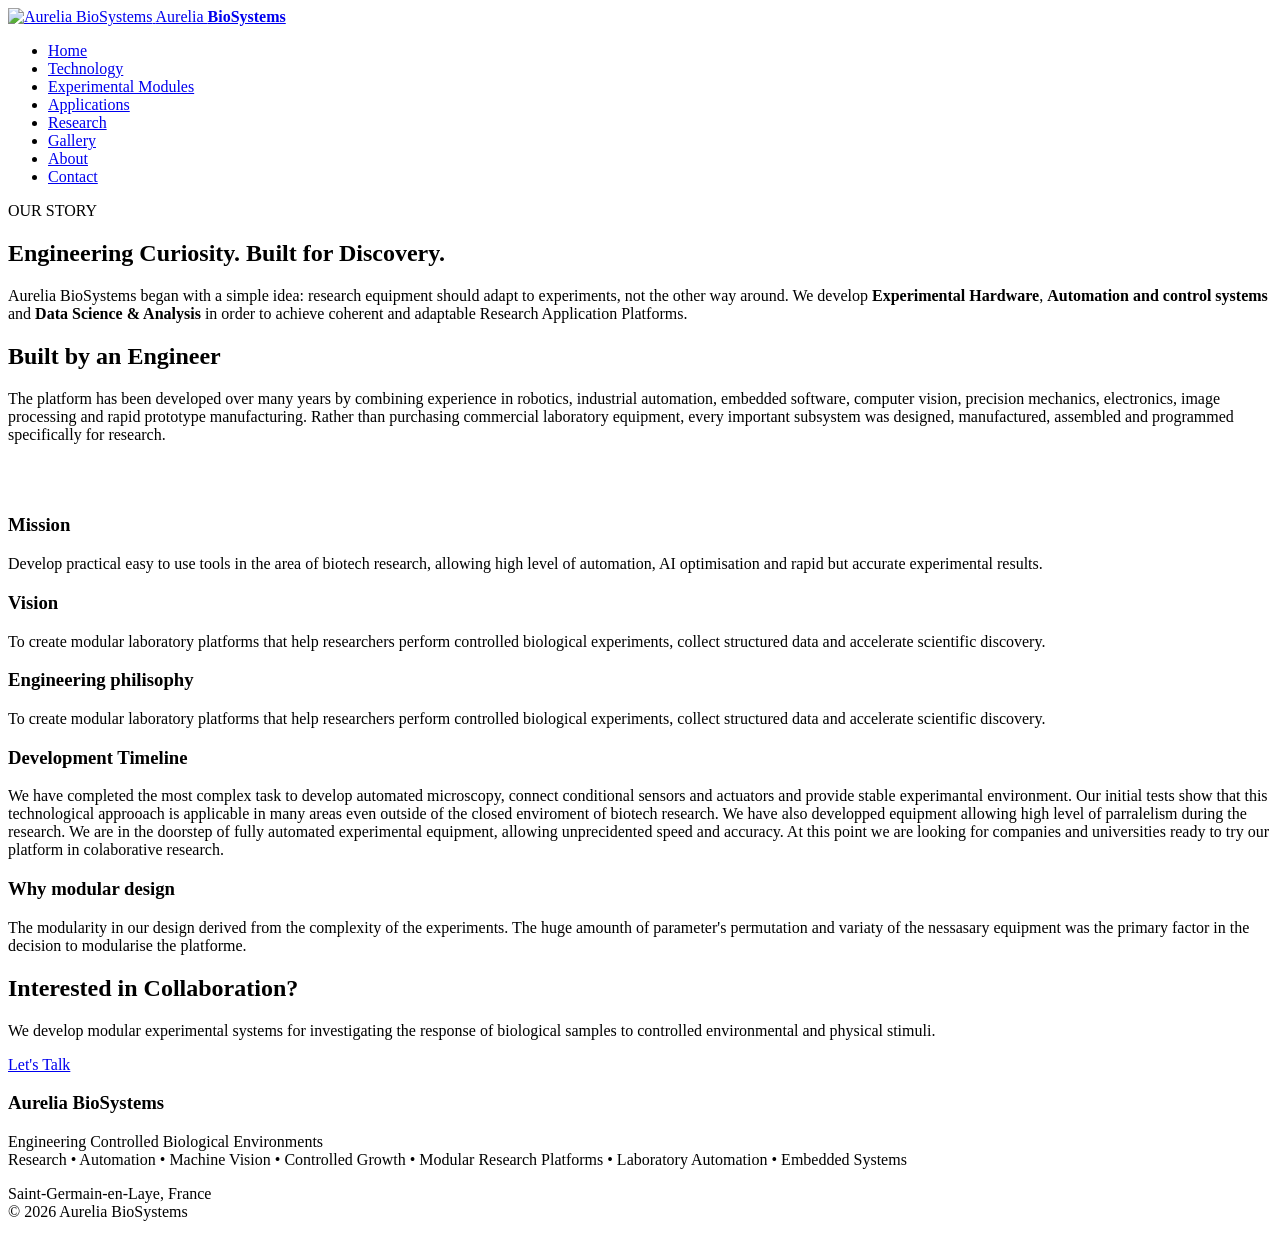
==== about.html @ 5b83b8d6 "Add files via upload" ====
<!DOCTYPE html>
<html lang="en">

<head>

<meta charset="UTF-8">

<meta name="viewport"
content="width=device-width, initial-scale=1">

<title>

About Aurelia BioSystems

</title>

<link rel="stylesheet"
href="css/style.css">

</head>

<body>

<header>

<header>

<div class="container">

<a href="index.html" class="logo">

<img src="images/logo.svg" alt="Aurelia BioSystems">

<span>

Aurelia
<strong>BioSystems</strong>

</span>

</a>

<nav>

<ul>

<li><a href="index.html">Home</a></li>
<li><a href="technology.html">Technology</a></li>
<li><a href="products.html">Experimental Modules</a></li>
<li><a href="applications.html">Applications</a></li>
<li><a href="research.html" >Research</a></li>
<li><a href="gallery.html">Gallery</a></li>
<li><a href="about.html" class="active">About</a></li>
<li><a href="contact.html">Contact</a></li>

</ul>

</nav>

</div>

</header>

</header>

<section class="page-hero">

<div class="container">

<div class="hero-small">

OUR STORY

</div>

<h1>

Engineering Curiosity.

Built for Discovery.

</h1>

<p>

Aurelia BioSystems began with a simple idea:

research equipment should adapt to experiments,
not the other way around. 
We develop
<strong>Experimental Hardware</strong>,
<strong>Automation and control systems</strong> and
<strong>Data Science & Analysis</strong>
 in order to achieve coherent and adaptable Research Application Platforms.

</p>

</div>

</section>

<section class="content-section">

<div class="container">

<h2>

Built by an Engineer

</h2>

<p>

The platform has been developed over many years by combining
experience in robotics,
industrial automation,
embedded software,
computer vision,
precision mechanics,
electronics,
image processing
and rapid prototype manufacturing.

Rather than purchasing commercial laboratory equipment,
every important subsystem was designed,
manufactured,
assembled
and programmed specifically for research.

</p>

<br><br>

<div class="content-grid">

    <div class="content-card">
        <h3>
        Mission
        </h3>
        <p>Develop practical easy to use tools in the area of 
         biotech research, allowing high level of automation, 
         AI optimisation and rapid but accurate experimental results. 
        </p>


    </div>

    <div class="content-card">
    <h3>
    Vision
    </h3>
    <p>
    To create modular laboratory platforms that help researchers
    perform controlled biological experiments,
    collect structured data
    and accelerate scientific discovery.
    </p>
    </div>

    <div class="content-card">
    <h3>
    Engineering philisophy
    </h3>
    <p>
    To create modular laboratory platforms that help researchers
    perform controlled biological experiments,
    collect structured data
    and accelerate scientific discovery.
    </p>
    </div>

    <div class="content-card">
    <h3>
    Development Timeline
    </h3>
    <p>
    We have completed the most complex task to develop automated 
    microscopy, connect conditional sensors and actuators and provide stable 
    experimantal environment. Our initial tests show that this technological approoach 
    is applicable in many areas even outside of the closed enviroment of biotech research.
    We have also developped equipment allowing high level of parralelism during the research. 
    We are in the doorstep of fully automated experimental equipment, allowing unprecidented speed and accuracy.
    At this point we are looking for companies and universities ready to try our platform in colaborative research.
    </p>
    </div>

    <div class="content-card">
    <h3>
    Why modular design
    </h3>
    <p>
    The modularity in our design derived from the complexity of the experiments. The huge 
    amounth of parameter's permutation and variaty of the nessasary equipment was the primary factor in the decision to modularise the platforme. 
    </p>
    </div>

</div>

</div>

</section>

<section class="cta">

<div class="container">

<h2>

Interested in Collaboration?

</h2>
<p>
   We develop modular experimental systems for investigating the response
    of biological samples to controlled environmental and physical stimuli. 
</p>

<a href="contact.html"
class="button">

Let's Talk

</a>

</div>

</section>

<footer>

<div class="container footer">

<div>

<h3>Aurelia BioSystems</h3>

<p>
Engineering Controlled Biological Environments<br>
Research • Automation • Machine Vision • Controlled Growth • Modular Research Platforms • Laboratory Automation • Embedded Systems
</p>

</div>

<div>

<p>
Saint-Germain-en-Laye, France<br>
© 2026 Aurelia BioSystems
</p>

</div>

</div>

</footer>

<script src="js/main.js"></script>

</body>

</html>
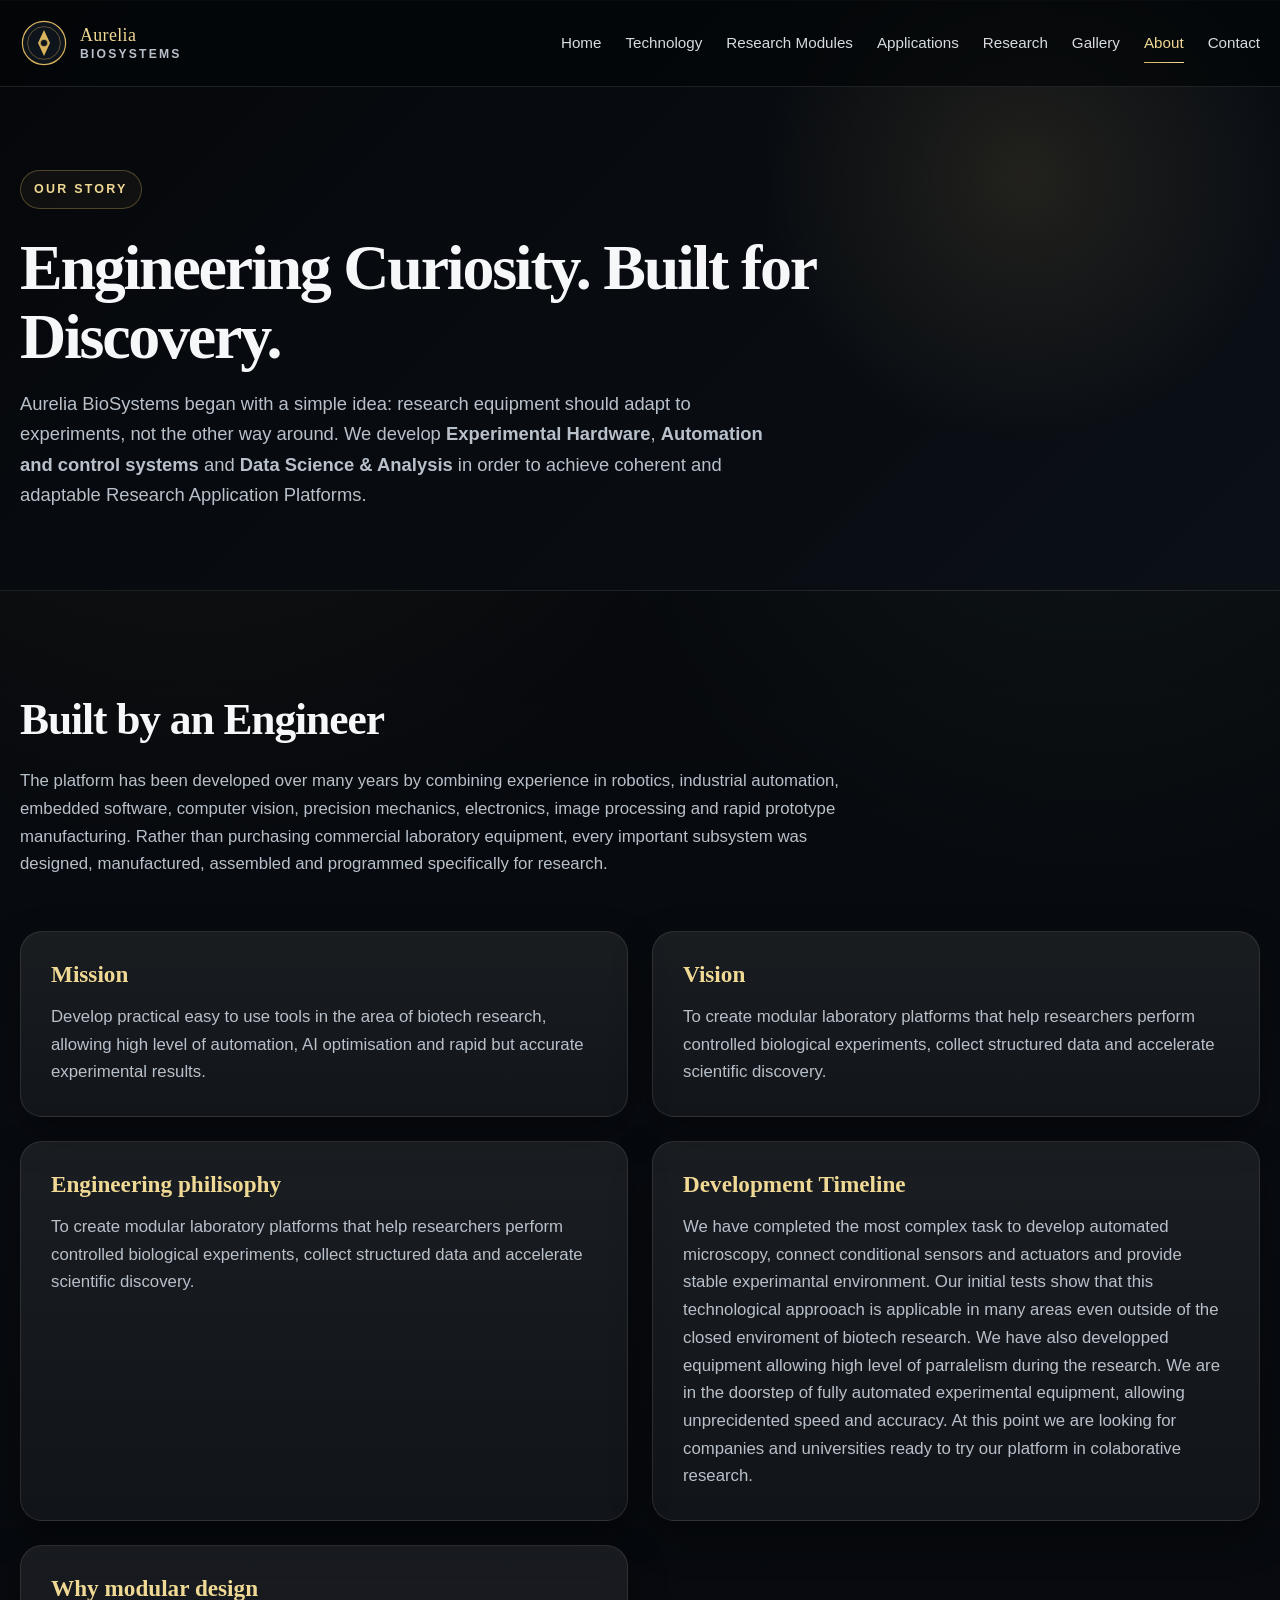
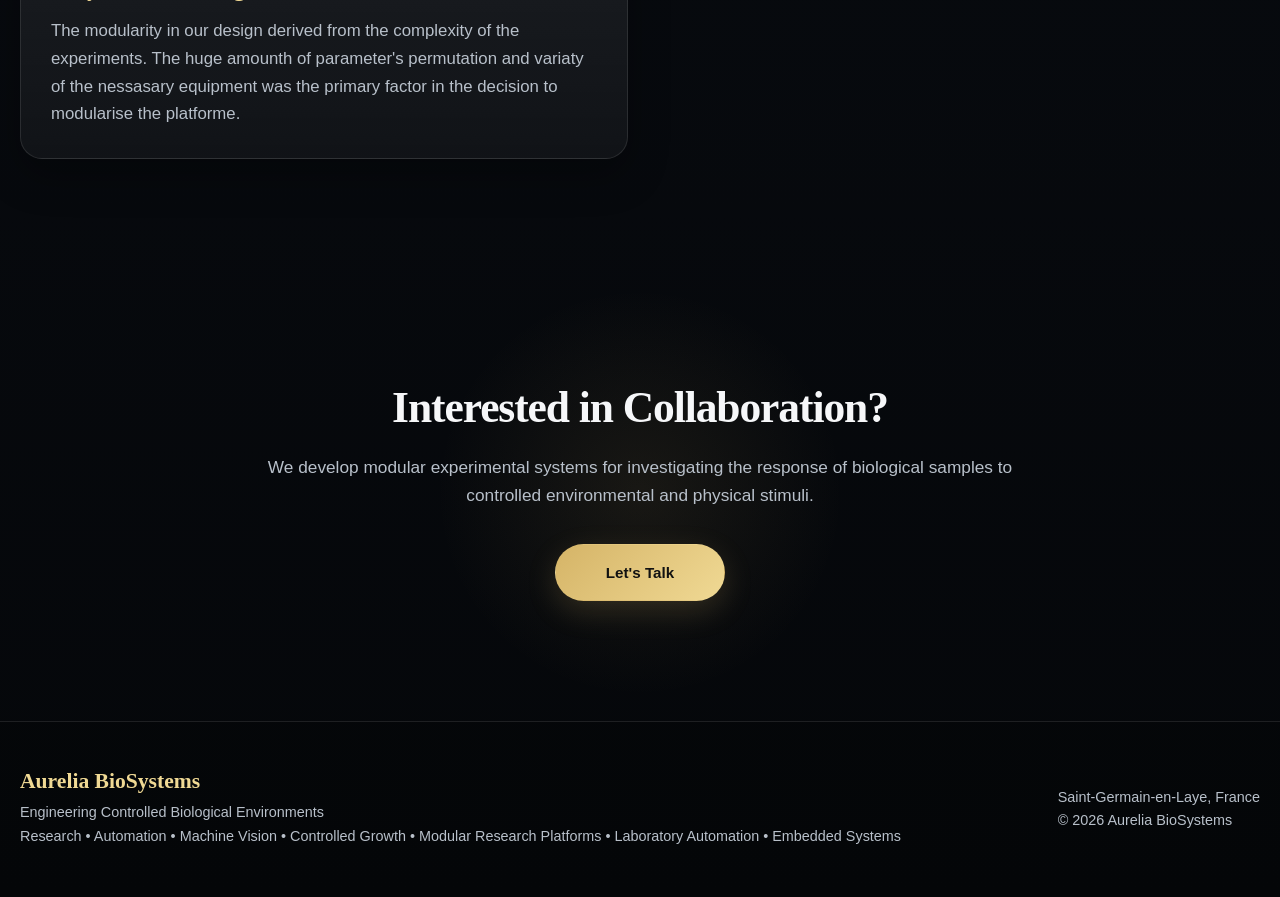
==== commit 5dcbaa75: "Add files via upload" ====
--- a/about.html
+++ b/about.html
@@ -46,7 +46,7 @@
 
 <li><a href="index.html">Home</a></li>
 <li><a href="technology.html">Technology</a></li>
-<li><a href="products.html">Experimental Modules</a></li>
+<li><a href="products.html">Research Modules</a></li>
 <li><a href="applications.html">Applications</a></li>
 <li><a href="research.html" >Research</a></li>
 <li><a href="gallery.html">Gallery</a></li>
--- a/css/style.css
+++ b/css/style.css
@@ -0,0 +1,1286 @@
+/* ==========================================================
+   Aurelia BioSystems
+   Main stylesheet
+   Dark scientific / luxury visual system
+   ========================================================== */
+
+:root {
+    --bg: #05070a;
+    --bg-soft: #0a0e14;
+    --bg-panel: rgba(255, 255, 255, 0.045);
+    --bg-panel-strong: rgba(255, 255, 255, 0.075);
+
+    --text: #f6f7f9;
+    --text-soft: #b8c0ca;
+    --text-dim: #87909c;
+
+    --gold: #d5b467;
+    --gold-light: #f0d994;
+    --teal: #8ccfc3;
+
+    --line: rgba(255, 255, 255, 0.10);
+    --line-gold: rgba(213, 180, 103, 0.32);
+
+    --shadow: 0 24px 70px rgba(0, 0, 0, 0.42);
+    --shadow-soft: 0 16px 40px rgba(0, 0, 0, 0.30);
+
+    --radius: 22px;
+    --radius-small: 14px;
+
+    --max-width: 1240px;
+}
+
+
+/* ==========================================================
+   Reset
+   ========================================================== */
+
+* {
+    margin: 0;
+    padding: 0;
+    box-sizing: border-box;
+}
+
+html {
+    scroll-behavior: smooth;
+}
+
+body {
+    min-height: 100vh;
+
+    font-family: "Inter", Arial, sans-serif;
+    line-height: 1.65;
+
+    color: var(--text);
+
+    background:
+        radial-gradient(
+            circle at 15% 10%,
+            rgba(213, 180, 103, 0.08),
+            transparent 24%
+        ),
+        radial-gradient(
+            circle at 85% 15%,
+            rgba(140, 207, 195, 0.07),
+            transparent 22%
+        ),
+        linear-gradient(
+            180deg,
+            #040608 0%,
+            #080b10 45%,
+            #05070a 100%
+        );
+
+    overflow-x: hidden;
+}
+
+
+/* ==========================================================
+   General
+   ========================================================== */
+
+img {
+    max-width: 100%;
+    display: block;
+}
+
+a {
+    color: inherit;
+}
+
+.container {
+    width: min(calc(100% - 36px), var(--max-width));
+    margin: 0 auto;
+}
+
+section {
+    position: relative;
+}
+
+h1,
+h2,
+h3 {
+    font-family: "Playfair Display", Georgia, serif;
+    line-height: 1.08;
+}
+
+h1 {
+    letter-spacing: -0.035em;
+}
+
+h2 {
+    font-size: clamp(2.1rem, 3.4vw, 3.5rem);
+    letter-spacing: -0.025em;
+}
+
+h3 {
+    font-size: 1.45rem;
+}
+
+p {
+    color: var(--text-soft);
+}
+
+
+/* ==========================================================
+   Header
+   ========================================================== */
+
+header {
+    position: fixed;
+    top: 0;
+    left: 0;
+
+    width: 100%;
+    z-index: 1000;
+
+    border-bottom: 1px solid var(--line);
+
+    background: rgba(4, 6, 8, 0.72);
+
+    backdrop-filter: blur(18px);
+    -webkit-backdrop-filter: blur(18px);
+
+    transition:
+        background 0.3s ease,
+        box-shadow 0.3s ease;
+}
+
+header .container {
+    min-height: 86px;
+
+    display: flex;
+    align-items: center;
+    justify-content: space-between;
+
+    gap: 30px;
+}
+
+
+/* ==========================================================
+   Logo
+   ========================================================== */
+
+.logo {
+    display: flex;
+    align-items: center;
+
+    gap: 12px;
+
+    text-decoration: none;
+
+    min-width: 0;
+}
+
+.logo img {
+    width: 48px;
+    height: 48px;
+
+    object-fit: contain;
+}
+
+.logo span {
+    display: flex;
+    flex-direction: column;
+
+    font-family: "Playfair Display", Georgia, serif;
+
+    font-size: 1.12rem;
+
+    line-height: 1.05;
+
+    color: var(--gold-light);
+
+    letter-spacing: 0.02em;
+}
+
+.logo strong {
+    margin-top: 3px;
+
+    font-family: "Inter", Arial, sans-serif;
+
+    font-size: 0.76rem;
+
+    text-transform: uppercase;
+
+    letter-spacing: 0.18em;
+
+    color: var(--text-soft);
+}
+
+
+/* ==========================================================
+   Navigation
+   ========================================================== */
+
+nav ul {
+    list-style: none;
+
+    display: flex;
+    align-items: center;
+
+    gap: 24px;
+}
+
+nav a {
+    position: relative;
+
+    display: inline-block;
+
+    padding: 8px 0;
+
+    color: #d7dbe1;
+
+    font-size: 0.95rem;
+    font-weight: 500;
+
+    text-decoration: none;
+
+    transition: color 0.25s ease;
+}
+
+nav a::after {
+    content: "";
+
+    position: absolute;
+
+    left: 0;
+    bottom: 1px;
+
+    width: 0;
+    height: 1px;
+
+    background: linear-gradient(
+        90deg,
+        var(--gold),
+        var(--gold-light)
+    );
+
+    transition: width 0.25s ease;
+}
+
+nav a:hover,
+nav a.active {
+    color: var(--gold-light);
+}
+
+nav a:hover::after,
+nav a.active::after {
+    width: 100%;
+}
+
+
+/* ==========================================================
+   Hero
+   ========================================================== */
+
+.hero {
+    position: relative;
+
+    min-height: 100vh;
+
+    display: flex;
+    align-items: center;
+
+    padding: 150px 0 90px;
+
+    overflow: hidden;
+}
+
+.hero-background {
+    position: absolute;
+    inset: 0;
+
+    background:
+        radial-gradient(
+            circle at 78% 30%,
+            rgba(213,180,103,0.18),
+            transparent 22%
+        ),
+        radial-gradient(
+            circle at 15% 20%,
+            rgba(140,207,195,0.10),
+            transparent 20%
+        ),
+        linear-gradient(
+            rgba(5,7,10,0.35),
+            rgba(5,7,10,0.65)
+        ),
+        url("../images/hero/hero.png");
+
+    background-size: cover;
+    background-position: center center;
+    background-repeat: no-repeat;
+
+    transform: scale(1.04);
+}
+
+.hero-background::before,
+.hero-background::after {
+    content: "";
+
+    position: absolute;
+
+    border-radius: 50%;
+
+    filter: blur(10px);
+
+    opacity: 0.35;
+}
+
+.hero-background::before {
+    width: 340px;
+    height: 340px;
+
+    top: 15%;
+    right: 8%;
+
+    border: 1px solid rgba(213, 180, 103, 0.22);
+
+    box-shadow:
+        0 0 80px rgba(213, 180, 103, 0.14),
+        inset 0 0 80px rgba(213, 180, 103, 0.06);
+}
+
+.hero-background::after {
+    width: 220px;
+    height: 220px;
+
+    left: 8%;
+    bottom: 12%;
+
+    border: 1px solid rgba(140, 207, 195, 0.15);
+
+    box-shadow:
+        0 0 80px rgba(140, 207, 195, 0.08);
+}
+
+.hero-overlay {
+    position: absolute;
+    inset: 0;
+
+    background:
+        linear-gradient(
+            90deg,
+            rgba(4, 6, 8, 0.95) 0%,
+            rgba(4, 6, 8, 0.72) 48%,
+            rgba(4, 6, 8, 0.24) 100%
+        ),
+        linear-gradient(
+            180deg,
+            transparent 60%,
+            rgba(4, 6, 8, 0.85) 100%
+        );
+}
+
+.hero-content {
+    position: relative;
+    z-index: 2;
+
+    max-width: 900px;
+}
+
+.hero-small {
+    display: inline-flex;
+
+    padding: 8px 13px;
+
+    margin-bottom: 24px;
+
+    border: 1px solid var(--line-gold);
+
+    border-radius: 999px;
+
+    color: var(--gold-light);
+
+    font-size: 0.78rem;
+    font-weight: 600;
+
+    letter-spacing: 0.18em;
+
+    background: rgba(213, 180, 103, 0.055);
+
+    backdrop-filter: blur(10px);
+}
+
+.hero h1 {
+    max-width: 970px;
+
+    font-size: clamp(3.2rem, 6.3vw, 6.2rem);
+
+    margin-bottom: 28px;
+}
+
+.hero p {
+    max-width: 760px;
+
+    font-size: clamp(1.05rem, 1.5vw, 1.32rem);
+
+    line-height: 1.7;
+
+    margin-bottom: 36px;
+}
+
+.hero-buttons {
+    display: flex;
+    flex-wrap: wrap;
+
+    gap: 14px;
+}
+
+
+/* ==========================================================
+   Buttons
+   ========================================================== */
+
+.button,
+.button-outline {
+    display: inline-flex;
+    align-items: center;
+    justify-content: center;
+
+    min-width: 170px;
+
+    padding: 15px 28px;
+
+    border-radius: 999px;
+
+    font-weight: 600;
+    font-size: 0.95rem;
+
+    text-decoration: none;
+
+    transition:
+        transform 0.25s ease,
+        box-shadow 0.25s ease,
+        background 0.25s ease,
+        border-color 0.25s ease;
+}
+
+.button {
+    color: #111;
+
+    background:
+        linear-gradient(
+            135deg,
+            var(--gold),
+            var(--gold-light)
+        );
+
+    border: 1px solid transparent;
+
+    box-shadow:
+        0 10px 30px rgba(213, 180, 103, 0.18);
+}
+
+.button:hover {
+    transform: translateY(-2px);
+
+    box-shadow:
+        0 14px 38px rgba(213, 180, 103, 0.25);
+}
+
+.button-outline {
+    color: var(--text);
+
+    background: rgba(255, 255, 255, 0.035);
+
+    border: 1px solid rgba(255, 255, 255, 0.18);
+}
+
+.button-outline:hover {
+    transform: translateY(-2px);
+
+    border-color: var(--line-gold);
+
+    background: rgba(213, 180, 103, 0.055);
+}
+
+
+/* ==========================================================
+   Standard section
+   ========================================================== */
+
+.section {
+    padding: 120px 0;
+}
+
+.section h2 {
+    max-width: 760px;
+
+    margin-bottom: 48px;
+}
+
+
+/* ==========================================================
+   Cards
+   ========================================================== */
+
+.cards {
+    display: grid;
+
+    grid-template-columns: repeat(4, minmax(0, 1fr));
+
+    gap: 20px;
+}
+
+.card {
+    position: relative;
+
+    min-height: 290px;
+
+    padding: 30px;
+
+    overflow: hidden;
+
+    background:
+        linear-gradient(
+            180deg,
+            var(--bg-panel-strong),
+            var(--bg-panel)
+        );
+
+    border: 1px solid var(--line);
+
+    border-radius: var(--radius);
+
+    box-shadow: var(--shadow-soft);
+
+    transition:
+        transform 0.3s ease,
+        border-color 0.3s ease,
+        background 0.3s ease;
+}
+
+.card::before {
+    content: "";
+
+    position: absolute;
+
+    width: 140px;
+    height: 140px;
+
+    right: -65px;
+    top: -65px;
+
+    border-radius: 50%;
+
+    background:
+        radial-gradient(
+            circle,
+            rgba(213, 180, 103, 0.12),
+            transparent 70%
+        );
+}
+
+.card:hover {
+    transform: translateY(-8px);
+
+    border-color: var(--line-gold);
+
+    background:
+        linear-gradient(
+            180deg,
+            rgba(255, 255, 255, 0.075),
+            rgba(255, 255, 255, 0.045)
+        );
+}
+
+.icon {
+    width: 52px;
+    height: 52px;
+
+    margin-bottom: 28px;
+
+    display: grid;
+    place-items: center;
+
+    border-radius: 15px;
+
+    font-size: 1.55rem;
+
+    background: rgba(213, 180, 103, 0.08);
+
+    border: 1px solid rgba(213, 180, 103, 0.16);
+}
+
+.card h3 {
+    margin-bottom: 18px;
+
+    color: var(--gold-light);
+}
+
+.card p {
+    font-size: 0.98rem;
+}
+
+
+/* ==========================================================
+   Workflow
+   ========================================================== */
+
+.workflow {
+    padding: 120px 0;
+
+    background:
+        linear-gradient(
+            180deg,
+            rgba(255, 255, 255, 0.018),
+            rgba(255, 255, 255, 0.03)
+        );
+
+    border-top: 1px solid var(--line);
+    border-bottom: 1px solid var(--line);
+}
+
+.workflow h2 {
+    margin-bottom: 46px;
+}
+
+.timeline {
+    position: relative;
+
+    display: grid;
+
+    grid-template-columns: repeat(6, 1fr);
+
+    gap: 14px;
+}
+
+.timeline::before {
+    content: "";
+
+    position: absolute;
+
+    left: 3%;
+    right: 3%;
+    top: 50%;
+
+    height: 1px;
+
+    background:
+        linear-gradient(
+            90deg,
+            transparent,
+            rgba(213, 180, 103, 0.45),
+            rgba(140, 207, 195, 0.36),
+            transparent
+        );
+}
+
+.timeline > div {
+    position: relative;
+    z-index: 1;
+
+    min-height: 140px;
+
+    display: flex;
+    align-items: center;
+    justify-content: center;
+
+    text-align: center;
+
+    padding: 20px;
+
+    border-radius: var(--radius-small);
+
+    border: 1px solid var(--line);
+
+    color: var(--text-soft);
+
+    background:
+        linear-gradient(
+            180deg,
+            rgba(255, 255, 255, 0.065),
+            rgba(255, 255, 255, 0.035)
+        );
+
+    backdrop-filter: blur(12px);
+
+    transition:
+        transform 0.25s ease,
+        border-color 0.25s ease;
+}
+
+.timeline > div:hover {
+    transform: translateY(-5px);
+
+    border-color: var(--line-gold);
+}
+
+
+/* ==========================================================
+   Highlight section
+   ========================================================== */
+
+.highlight {
+    padding: 125px 0;
+}
+
+.split {
+    display: grid;
+
+    grid-template-columns: 1.25fr 0.75fr;
+
+    gap: 70px;
+
+    align-items: center;
+}
+
+.split h2 {
+    margin-bottom: 30px;
+}
+
+.split > div:first-child > p {
+    max-width: 720px;
+
+    font-size: 1.08rem;
+
+    white-space: pre-line;
+
+    margin-bottom: 36px;
+}
+
+.feature-panel {
+    position: relative;
+
+    padding: 36px;
+
+    border-radius: var(--radius);
+
+    background:
+        linear-gradient(
+            180deg,
+            rgba(255, 255, 255, 0.075),
+            rgba(255, 255, 255, 0.035)
+        );
+
+    border: 1px solid var(--line-gold);
+
+    box-shadow: var(--shadow);
+}
+
+.feature-panel::before {
+    content: "";
+
+    position: absolute;
+
+    inset: 0;
+
+    border-radius: inherit;
+
+    background:
+        radial-gradient(
+            circle at top right,
+            rgba(213, 180, 103, 0.12),
+            transparent 35%
+        );
+
+    pointer-events: none;
+}
+
+.feature-panel h3 {
+    position: relative;
+
+    margin-bottom: 24px;
+
+    color: var(--gold-light);
+}
+
+.feature-panel ul {
+    position: relative;
+
+    list-style: none;
+}
+
+.feature-panel li {
+    padding: 11px 0;
+
+    border-bottom: 1px solid rgba(255, 255, 255, 0.075);
+
+    color: var(--text-soft);
+}
+
+.feature-panel li:last-child {
+    border-bottom: 0;
+}
+
+
+/* ==========================================================
+   CTA
+   ========================================================== */
+
+.cta {
+    padding: 120px 0;
+
+    text-align: center;
+
+    background:
+        radial-gradient(
+            circle at center,
+            rgba(213, 180, 103, 0.09),
+            transparent 30%
+        );
+}
+
+.cta .container {
+    max-width: 900px;
+}
+
+.cta h2 {
+    margin-bottom: 22px;
+}
+
+.cta p {
+    max-width: 760px;
+
+    margin: 0 auto 34px;
+
+    font-size: 1.08rem;
+}
+
+
+/* ==========================================================
+   Footer
+   ========================================================== */
+
+footer {
+    padding: 48px 0;
+
+    border-top: 1px solid var(--line);
+
+    background: rgba(4, 6, 8, 0.55);
+}
+
+.footer {
+    display: flex;
+    justify-content: space-between;
+    align-items: center;
+
+    gap: 30px;
+}
+
+.footer h3 {
+    margin-bottom: 8px;
+
+    color: var(--gold-light);
+
+    font-size: 1.35rem;
+}
+
+.footer p {
+    font-size: 0.9rem;
+}
+
+
+/* ==========================================================
+   Generic content pages
+   These styles will be reused by technology, products,
+   applications, about and contact.
+   ========================================================== */
+
+.page-hero {
+    min-height: 58vh;
+
+    display: flex;
+    align-items: end;
+
+    padding: 170px 0 80px;
+
+    background:
+        radial-gradient(
+            circle at 80% 30%,
+            rgba(213, 180, 103, 0.12),
+            transparent 24%
+        ),
+        linear-gradient(
+            135deg,
+            #05070a,
+            #0b1017
+        );
+
+    border-bottom: 1px solid var(--line);
+}
+
+.page-hero h1 {
+    max-width: 900px;
+
+    font-size: clamp(2.8rem, 5vw, 5rem);
+
+    margin-bottom: 18px;
+}
+
+.page-hero p {
+    max-width: 780px;
+
+    font-size: 1.15rem;
+}
+
+.content-section {
+    padding: 105px 0;
+}
+
+.content-section + .content-section {
+    padding-top: 20px;
+}
+
+.content-section h2 {
+    margin-bottom: 24px;
+}
+
+.content-section p {
+    max-width: 860px;
+
+    font-size: 1.05rem;
+}
+
+.content-grid {
+    display: grid;
+
+    grid-template-columns: repeat(2, minmax(0, 1fr));
+
+    gap: 24px;
+}
+
+.content-card {
+    padding: 30px;
+
+    border-radius: var(--radius);
+
+    border: 1px solid var(--line);
+
+    background:
+        linear-gradient(
+            180deg,
+            var(--bg-panel-strong),
+            var(--bg-panel)
+        );
+
+    box-shadow: var(--shadow-soft);
+}
+
+.content-card h3 {
+    margin-bottom: 16px;
+
+    color: var(--gold-light);
+}
+
+
+/* ==========================================================
+   Gallery
+   ========================================================== */
+
+.gallery-grid {
+    display: grid;
+
+    grid-template-columns: repeat(3, minmax(0, 1fr));
+
+    gap: 20px;
+}
+
+.gallery-item {
+    position: relative;
+
+    overflow: hidden;
+
+    border-radius: var(--radius);
+
+    border: 1px solid var(--line);
+
+    background: var(--bg-panel);
+
+    box-shadow: var(--shadow-soft);
+}
+
+.gallery-item img {
+    width: 100%;
+    aspect-ratio: 4 / 3;
+
+    object-fit: cover;
+
+    transition: transform 0.45s ease;
+}
+
+.gallery-item:hover img {
+    transform: scale(1.035);
+}
+
+.gallery-caption {
+    padding: 22px;
+}
+
+.gallery-caption h3 {
+    margin-bottom: 8px;
+
+    color: var(--gold-light);
+}
+
+
+/* ==========================================================
+   Contact
+   ========================================================== */
+
+.contact-grid {
+    display: grid;
+
+    grid-template-columns: 0.8fr 1.2fr;
+
+    gap: 70px;
+}
+
+.contact-form {
+    padding: 34px;
+
+    border: 1px solid var(--line);
+
+    border-radius: var(--radius);
+
+    background:
+        linear-gradient(
+            180deg,
+            var(--bg-panel-strong),
+            var(--bg-panel)
+        );
+
+    box-shadow: var(--shadow);
+}
+
+.contact-form form {
+    display: grid;
+
+    gap: 18px;
+}
+
+.contact-form label {
+    display: block;
+
+    margin-bottom: 7px;
+
+    color: var(--text);
+
+    font-size: 0.92rem;
+}
+
+.contact-form input,
+.contact-form textarea,
+.contact-form select {
+    width: 100%;
+
+    padding: 15px 16px;
+
+    color: var(--text);
+
+    background: #0d1218;
+
+    border: 1px solid #26303b;
+
+    border-radius: 12px;
+
+    font: inherit;
+
+    outline: none;
+
+    transition:
+        border-color 0.25s ease,
+        box-shadow 0.25s ease;
+}
+
+.contact-form input:focus,
+.contact-form textarea:focus,
+.contact-form select:focus {
+    border-color: rgba(213, 180, 103, 0.7);
+
+    box-shadow:
+        0 0 0 4px rgba(213, 180, 103, 0.08);
+}
+
+.contact-form textarea {
+    min-height: 180px;
+
+    resize: vertical;
+}
+
+
+/* ==========================================================
+   Reveal animations
+   JavaScript will add .visible
+   ========================================================== */
+
+.reveal {
+    opacity: 0;
+
+    transform: translateY(34px);
+
+    transition:
+        opacity 0.8s ease,
+        transform 0.8s ease;
+}
+
+.reveal.visible {
+    opacity: 1;
+
+    transform: translateY(0);
+}
+
+
+/* ==========================================================
+   Responsive
+   ========================================================== */
+
+@media (max-width: 1120px) {
+
+    nav ul {
+        gap: 16px;
+    }
+
+    .cards {
+        grid-template-columns: repeat(2, 1fr);
+    }
+
+    .timeline {
+        grid-template-columns: repeat(3, 1fr);
+    }
+
+    .timeline::before {
+        display: none;
+    }
+
+    .gallery-grid {
+        grid-template-columns: repeat(2, 1fr);
+    }
+}
+
+
+@media (max-width: 900px) {
+
+    header {
+        position: absolute;
+    }
+
+    header .container {
+        min-height: auto;
+
+        padding: 18px 0;
+
+        flex-direction: column;
+
+        align-items: flex-start;
+    }
+
+    nav {
+        width: 100%;
+    }
+
+    nav ul {
+        width: 100%;
+
+        flex-wrap: wrap;
+
+        gap: 8px 18px;
+    }
+
+    .hero {
+        padding-top: 190px;
+    }
+
+    .split,
+    .content-grid,
+    .contact-grid {
+        grid-template-columns: 1fr;
+    }
+
+    .split {
+        gap: 40px;
+    }
+
+    .gallery-grid {
+        grid-template-columns: 1fr 1fr;
+    }
+}
+
+
+@media (max-width: 680px) {
+
+    .container {
+        width: min(calc(100% - 24px), var(--max-width));
+    }
+
+    .logo span {
+        display: none;
+    }
+
+    nav ul {
+        font-size: 0.9rem;
+    }
+
+    .hero {
+        min-height: auto;
+
+        padding: 180px 0 90px;
+    }
+
+    .hero-small {
+        font-size: 0.68rem;
+    }
+
+    .hero h1 {
+        font-size: clamp(2.8rem, 13vw, 4.5rem);
+    }
+
+    .hero-buttons {
+        flex-direction: column;
+
+        align-items: flex-start;
+    }
+
+    .button,
+    .button-outline {
+        width: 100%;
+    }
+
+    .section,
+    .workflow,
+    .highlight,
+    .cta,
+    .content-section {
+        padding-top: 80px;
+        padding-bottom: 80px;
+    }
+
+    .cards,
+    .timeline,
+    .gallery-grid {
+        grid-template-columns: 1fr;
+    }
+
+    .footer {
+        flex-direction: column;
+
+        align-items: flex-start;
+    }
+
+    .page-hero {
+        min-height: 50vh;
+
+        padding-top: 180px;
+    }
+}
+.content-card ul{
+
+    margin-top:18px;
+    padding-left:20px;
+
+}
+
+.content-card li{
+
+    margin-bottom:10px;
+    color:var(--text-soft);
+
+}
+
+.content-card li::marker{
+
+    color:var(--gold);
+
+}
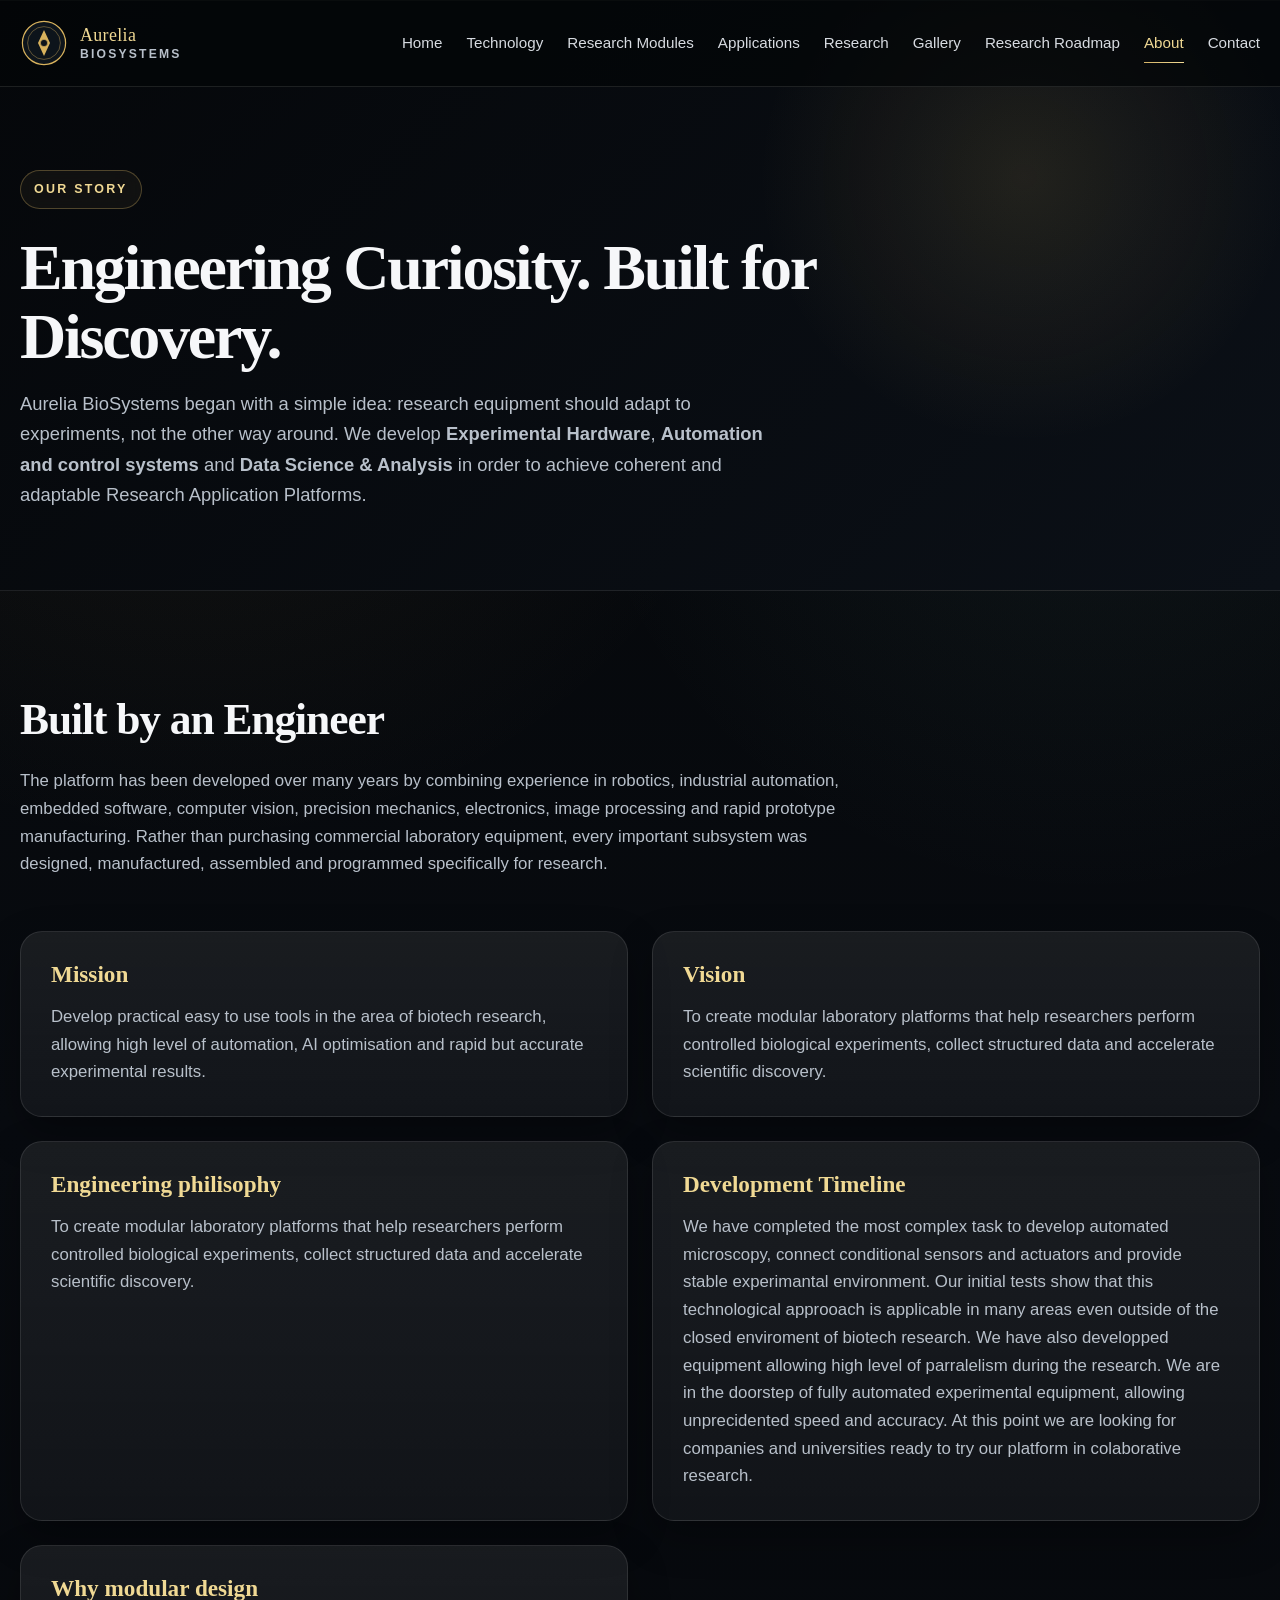
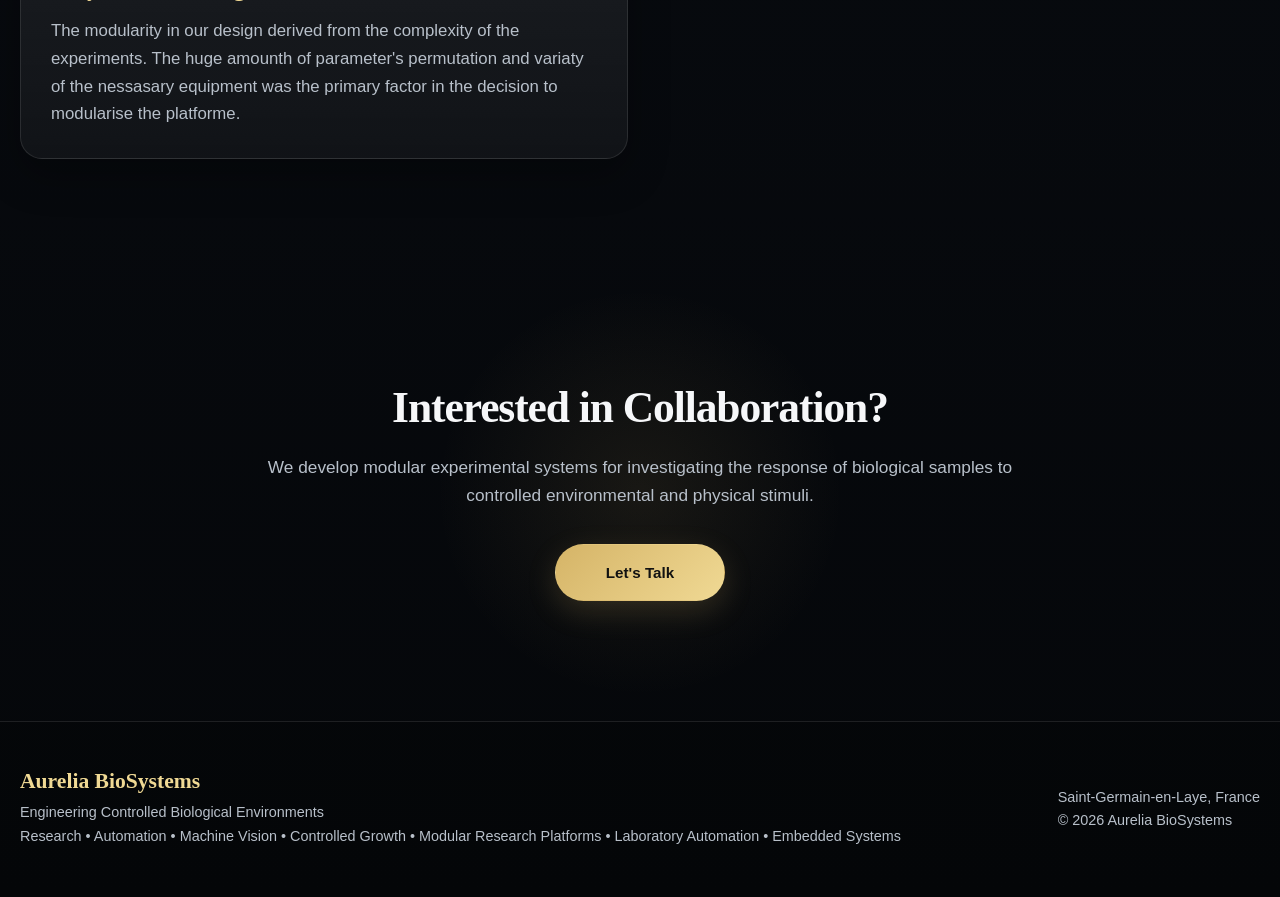
==== commit 7b4c8e5e: "Add files via upload" ====
--- a/about.html
+++ b/about.html
@@ -50,6 +50,7 @@
 <li><a href="applications.html">Applications</a></li>
 <li><a href="research.html" >Research</a></li>
 <li><a href="gallery.html">Gallery</a></li>
+<li><a href="research_roadmap.html">Research Roadmap</a></li>
 <li><a href="about.html" class="active">About</a></li>
 <li><a href="contact.html">Contact</a></li>
 
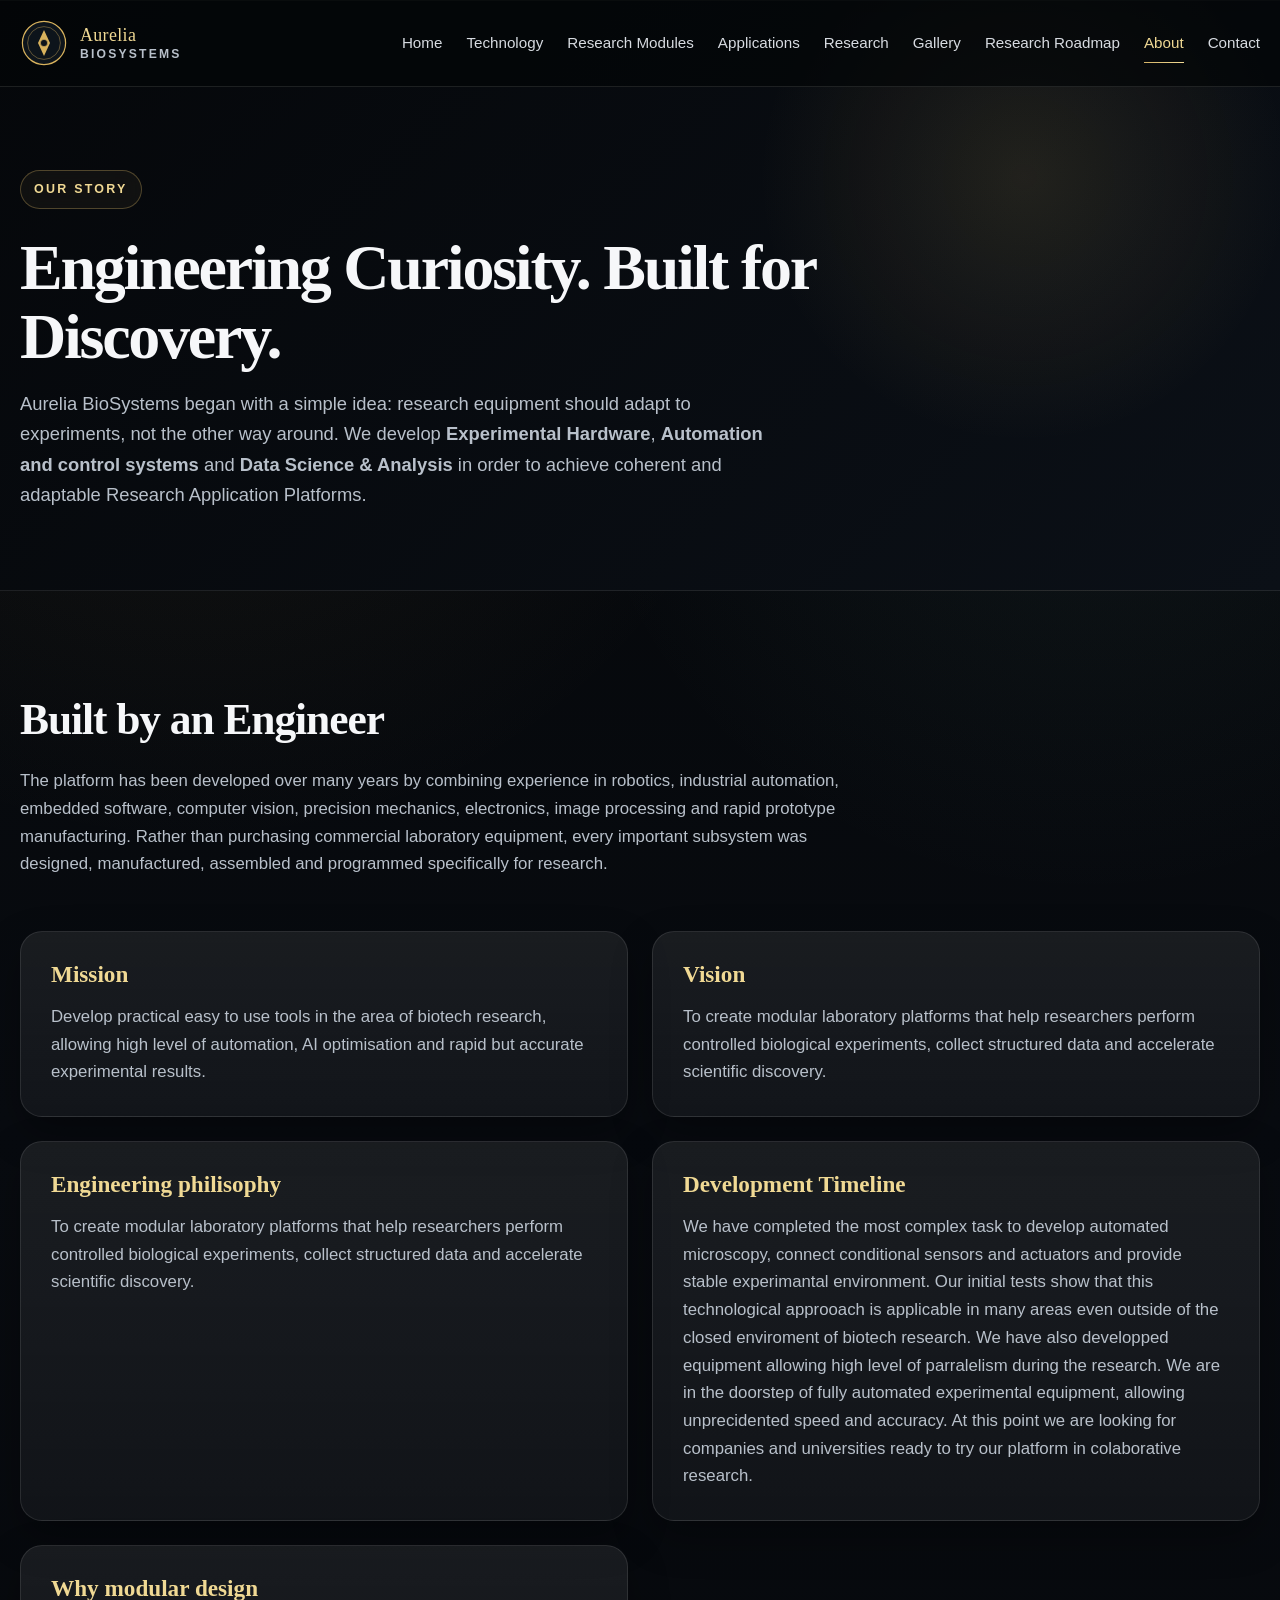
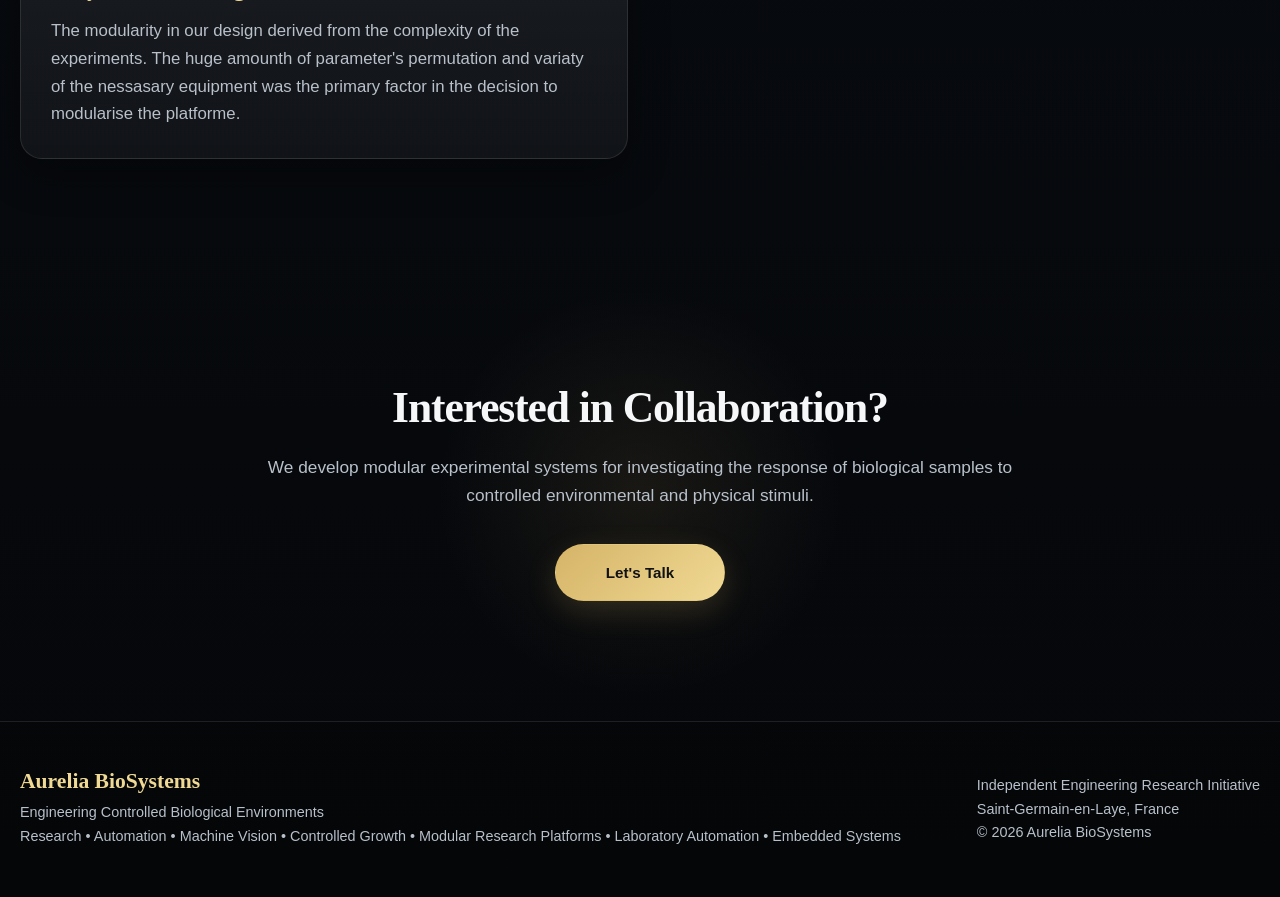
==== commit c2085a99: "Add files via upload" ====
--- a/about.html
+++ b/about.html
@@ -244,6 +244,7 @@
 <div>
 
 <p>
+Independent Engineering Research Initiative<br>
 Saint-Germain-en-Laye, France<br>
 © 2026 Aurelia BioSystems
 </p>
